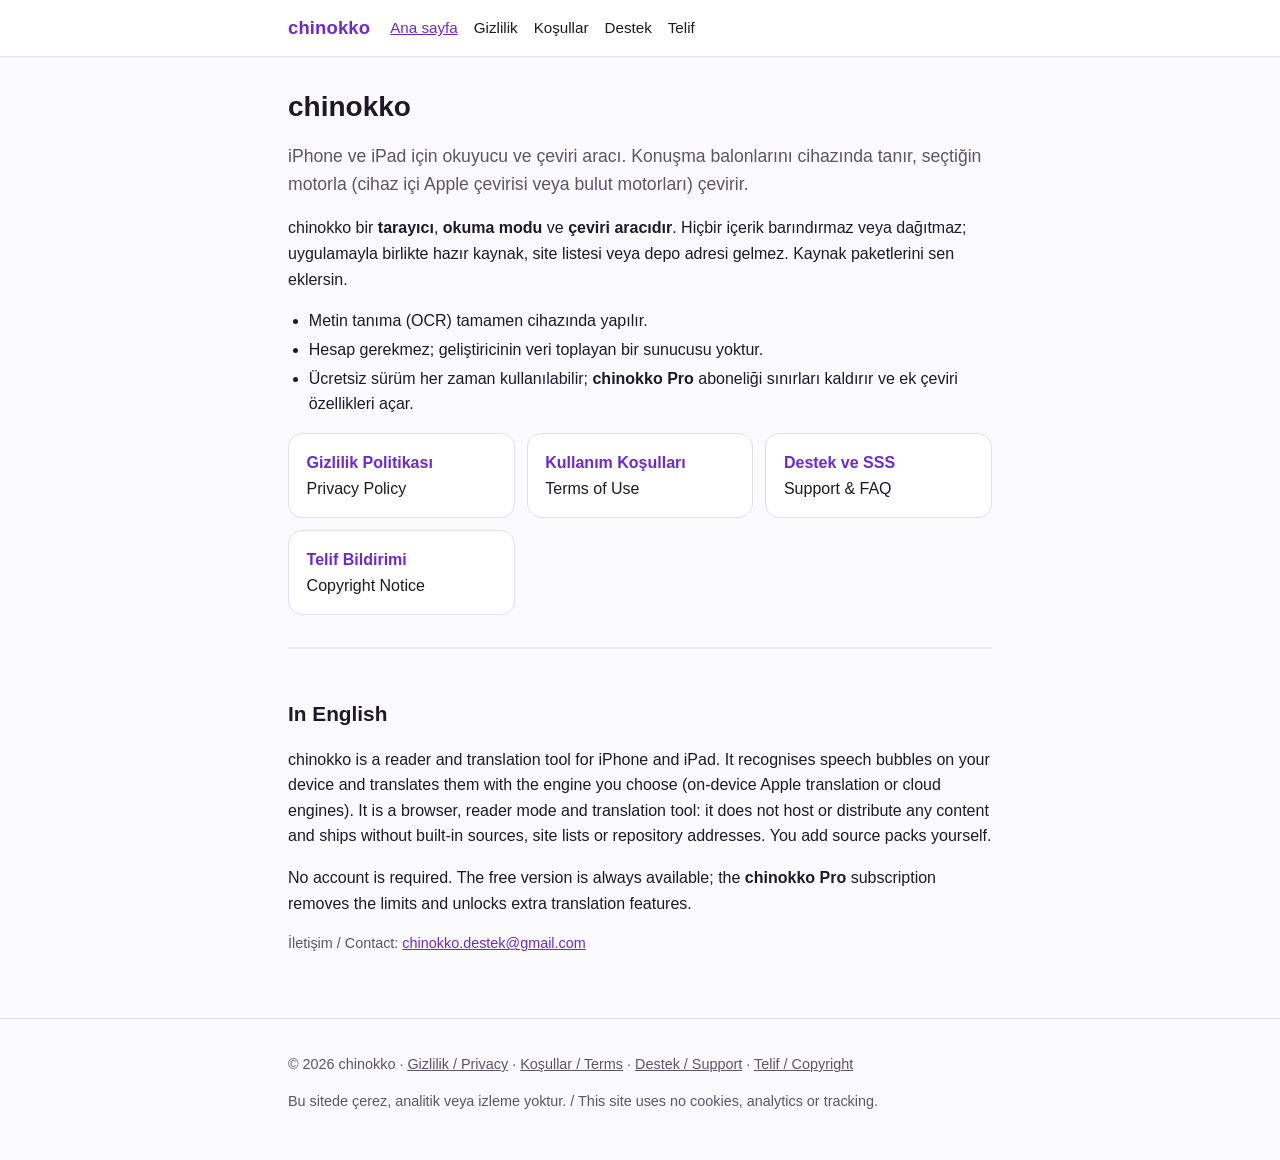
==== index.html @ edcfe789 "Add files via upload" ====
<!doctype html>
<html lang="tr">
<head>
<meta charset="utf-8">
<meta name="viewport" content="width=device-width, initial-scale=1">
<meta name="referrer" content="no-referrer">
<meta name="color-scheme" content="light dark">
<meta name="theme-color" content="#6d28d9">
<link rel="stylesheet" href="style.css">
<title>chinokko</title>
<meta name="description" content="chinokko: iOS için okuyucu ve çeviri aracı. / chinokko: a reader and translation tool for iOS.">
</head>
<body>
<a class="skip" href="#main">İçeriğe geç / Skip to content</a>
<header class="site"><div class="wrap">
<a class="brand" href="index.html">chinokko</a>
<nav aria-label="Site"><ul>
<li><a href="index.html" aria-current="page">Ana sayfa</a></li>
<li><a href="privacy.html">Gizlilik</a></li>
<li><a href="terms.html">Koşullar</a></li>
<li><a href="support.html">Destek</a></li>
<li><a href="copyright.html">Telif</a></li>
</ul></nav>
</div></header>
<main id="main"><div class="wrap">
<h1>chinokko</h1>
<p class="lead">iPhone ve iPad için okuyucu ve çeviri aracı. Konuşma balonlarını cihazında tanır, seçtiğin motorla (cihaz içi Apple çevirisi veya bulut motorları) çevirir.</p>
<p>chinokko bir <strong>tarayıcı</strong>, <strong>okuma modu</strong> ve <strong>çeviri aracıdır</strong>. Hiçbir içerik barındırmaz veya dağıtmaz; uygulamayla birlikte hazır kaynak, site listesi veya depo adresi gelmez. Kaynak paketlerini sen eklersin.</p>
<ul>
<li>Metin tanıma (OCR) tamamen cihazında yapılır.</li>
<li>Hesap gerekmez; geliştiricinin veri toplayan bir sunucusu yoktur.</li>
<li>Ücretsiz sürüm her zaman kullanılabilir; <strong>chinokko Pro</strong> aboneliği sınırları kaldırır ve ek çeviri özellikleri açar.</li>
</ul>

<div class="cards">
<a class="card" href="privacy.html"><strong>Gizlilik Politikası</strong>Privacy Policy</a>
<a class="card" href="terms.html"><strong>Kullanım Koşulları</strong>Terms of Use</a>
<a class="card" href="support.html"><strong>Destek ve SSS</strong>Support &amp; FAQ</a>
<a class="card" href="copyright.html"><strong>Telif Bildirimi</strong>Copyright Notice</a>
</div>

<section class="lang" lang="en" aria-labelledby="en-h">
<h2 id="en-h">In English</h2>
<p>chinokko is a reader and translation tool for iPhone and iPad. It recognises speech bubbles on your device and translates them with the engine you choose (on-device Apple translation or cloud engines). It is a browser, reader mode and translation tool: it does not host or distribute any content and ships without built-in sources, site lists or repository addresses. You add source packs yourself.</p>
<p>No account is required. The free version is always available; the <strong>chinokko Pro</strong> subscription removes the limits and unlocks extra translation features.</p>
</section>

<p class="meta">İletişim / Contact: <a href="mailto:chinokko.destek@gmail.com">chinokko.destek@gmail.com</a></p>
</div></main>
<footer class="site"><div class="wrap">
<p>© 2026 chinokko · <a href="privacy.html">Gizlilik / Privacy</a> · <a href="terms.html">Koşullar / Terms</a> · <a href="support.html">Destek / Support</a> · <a href="copyright.html">Telif / Copyright</a></p>
<p>Bu sitede çerez, analitik veya izleme yoktur. / This site uses no cookies, analytics or tracking.</p>
</div></footer>
</body>
</html>
---- style.css ----
:root{
  --bg:#fbfaff; --surface:#ffffff; --text:#1d1a26; --muted:#5b5568;
  --border:#e4def2; --accent:#6d28d9; --accent-soft:#efe8ff; --fill-bg:#fff3c4; --fill-text:#5a4300;
  color-scheme:light dark;
}
@media (prefers-color-scheme:dark){
  :root{
    --bg:#121018; --surface:#1b1824; --text:#ece9f4; --muted:#aaa3bb;
    --border:#2e2940; --accent:#b79cff; --accent-soft:#2a2140; --fill-bg:#4a3b00; --fill-text:#ffe9a3;
  }
}
*{box-sizing:border-box}
html{-webkit-text-size-adjust:100%}
body{margin:0;background:var(--bg);color:var(--text);
  font:1rem/1.6 -apple-system,BlinkMacSystemFont,"Segoe UI",Roboto,"Helvetica Neue",Arial,sans-serif}
.skip{position:absolute;left:-999px;top:0;background:var(--accent);color:#fff;padding:.5rem 1rem;z-index:10}
.skip:focus{left:1rem;top:1rem}
header.site{border-bottom:1px solid var(--border);background:var(--surface)}
.wrap{max-width:46rem;margin:0 auto;padding:0 16px}
header.site .wrap{display:flex;flex-wrap:wrap;align-items:center;gap:.5rem 1.25rem;padding-top:.75rem;padding-bottom:.75rem}
.brand{font-weight:700;font-size:1.15rem;color:var(--accent);text-decoration:none;letter-spacing:.01em}
nav ul{list-style:none;margin:0;padding:0;display:flex;flex-wrap:wrap;gap:.25rem 1rem}
nav a{color:var(--text);text-decoration:none;font-size:.95rem}
nav a:hover,nav a[aria-current="page"]{color:var(--accent);text-decoration:underline}
main{padding:1.5rem 0 3rem}
h1{font-size:1.75rem;line-height:1.25;margin:.5rem 0 1rem}
h2{font-size:1.3rem;margin:2rem 0 .5rem;padding-top:.5rem}
h3{font-size:1.08rem;margin:1.5rem 0 .4rem}
a{color:var(--accent)}
a:focus-visible,summary:focus-visible{outline:3px solid var(--accent);outline-offset:2px;border-radius:3px}
.lead{font-size:1.1rem;color:var(--muted)}
.meta{color:var(--muted);font-size:.9rem}
.langswitch{display:flex;gap:.5rem;margin:0 0 1rem;flex-wrap:wrap}
.langswitch a{padding:.25rem .75rem;border:1px solid var(--border);border-radius:999px;text-decoration:none;font-size:.9rem}
section.lang{border-top:2px solid var(--accent-soft);margin-top:2rem;padding-top:.5rem}
.card{background:var(--surface);border:1px solid var(--border);border-radius:14px;padding:1rem 1.1rem;margin:1rem 0}
.cards{display:grid;gap:.75rem;grid-template-columns:repeat(auto-fit,minmax(13rem,1fr));margin:1rem 0}
.cards a.card{display:block;margin:0;text-decoration:none;color:var(--text)}
.cards a.card strong{color:var(--accent);display:block}
.note{background:var(--accent-soft);border-radius:12px;padding:.75rem 1rem}
mark.fill{background:var(--fill-bg);color:var(--fill-text);padding:0 .25em;border-radius:4px;font-weight:600}
details{background:var(--surface);border:1px solid var(--border);border-radius:12px;padding:.6rem 1rem;margin:.6rem 0}
summary{cursor:pointer;font-weight:600}
details[open] summary{margin-bottom:.4rem}
footer.site{border-top:1px solid var(--border);color:var(--muted);font-size:.9rem;padding:1.25rem 0 2rem}
footer.site a{color:var(--muted)}
ul,ol{padding-left:1.3rem}
li{margin:.2rem 0}
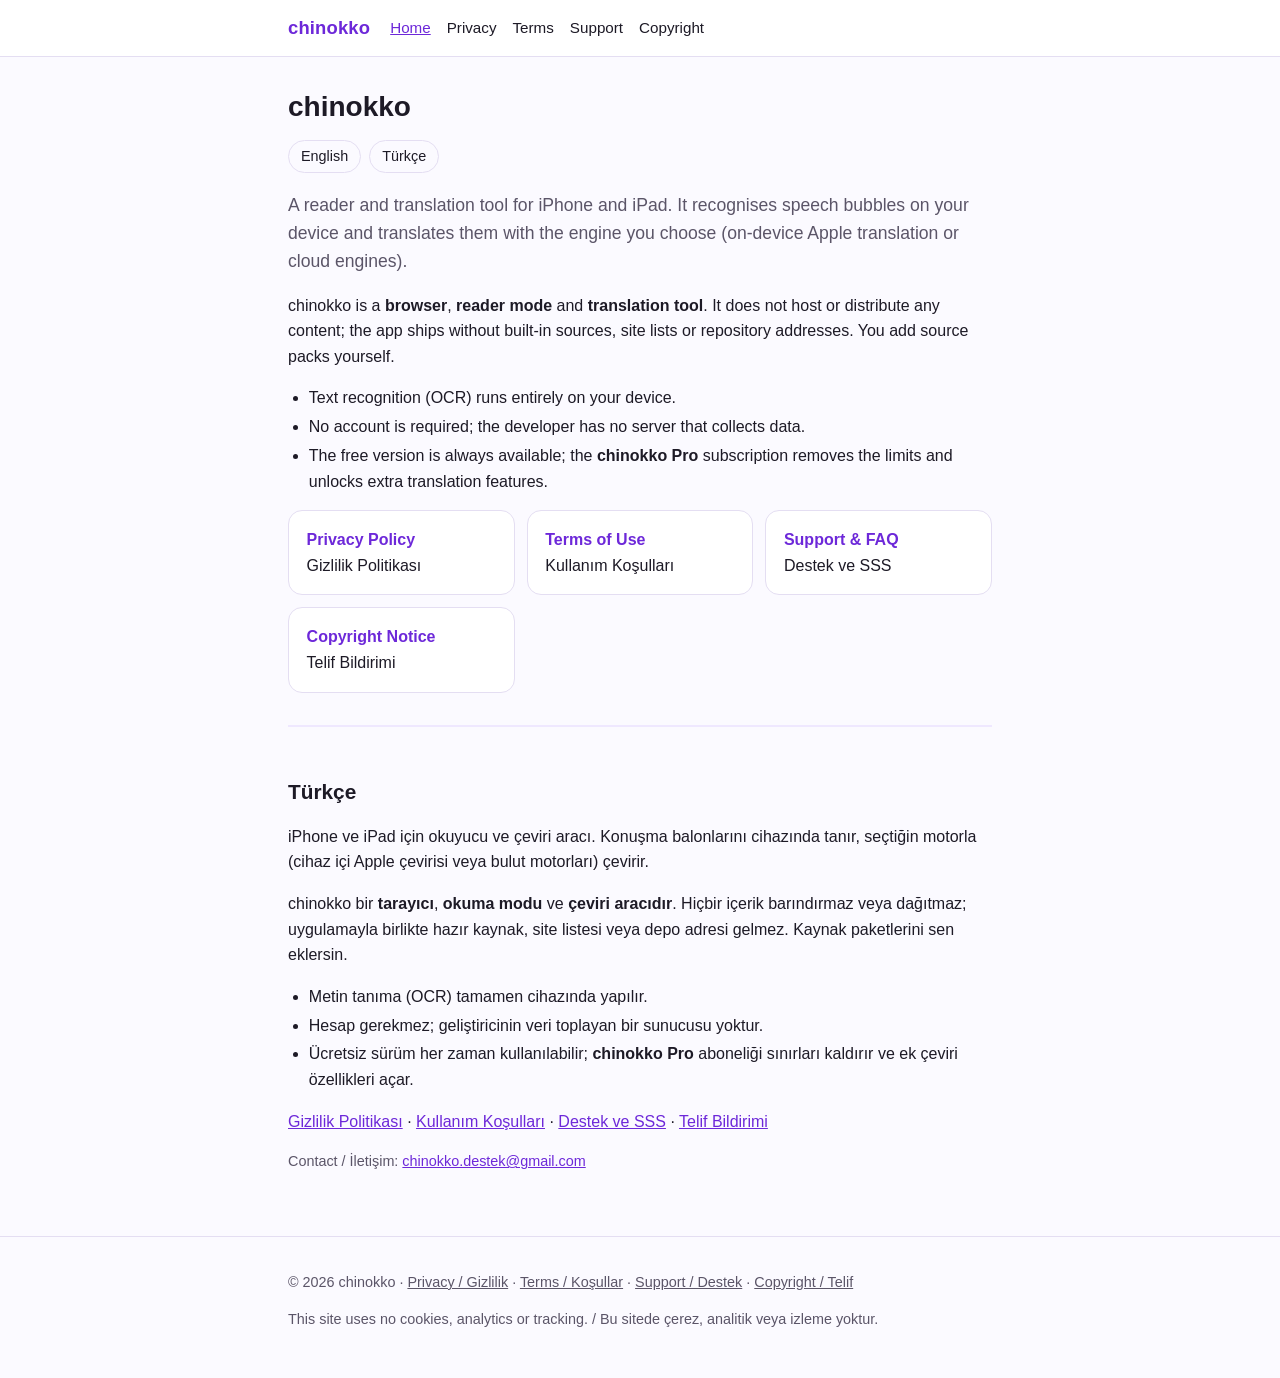
==== commit 61364ff4: "English-first site (Turkish secondary)" ====
--- a/index.html
+++ b/index.html
@@ -1,5 +1,5 @@
 <!doctype html>
-<html lang="tr">
+<html lang="en">
 <head>
 <meta charset="utf-8">
 <meta name="viewport" content="width=device-width, initial-scale=1">
@@ -8,48 +8,59 @@
 <meta name="theme-color" content="#6d28d9">
 <link rel="stylesheet" href="style.css">
 <title>chinokko</title>
-<meta name="description" content="chinokko: iOS için okuyucu ve çeviri aracı. / chinokko: a reader and translation tool for iOS.">
+<meta name="description" content="chinokko: a reader and translation tool for iPhone and iPad.">
 </head>
 <body>
-<a class="skip" href="#main">İçeriğe geç / Skip to content</a>
+<a class="skip" href="#main">Skip to content</a>
 <header class="site"><div class="wrap">
 <a class="brand" href="index.html">chinokko</a>
 <nav aria-label="Site"><ul>
-<li><a href="index.html" aria-current="page">Ana sayfa</a></li>
-<li><a href="privacy.html">Gizlilik</a></li>
-<li><a href="terms.html">Koşullar</a></li>
-<li><a href="support.html">Destek</a></li>
-<li><a href="copyright.html">Telif</a></li>
+<li><a href="index.html" aria-current="page">Home</a></li>
+<li><a href="privacy.html">Privacy</a></li>
+<li><a href="terms.html">Terms</a></li>
+<li><a href="support.html">Support</a></li>
+<li><a href="copyright.html">Copyright</a></li>
 </ul></nav>
 </div></header>
 <main id="main"><div class="wrap">
 <h1>chinokko</h1>
-<p class="lead">iPhone ve iPad için okuyucu ve çeviri aracı. Konuşma balonlarını cihazında tanır, seçtiğin motorla (cihaz içi Apple çevirisi veya bulut motorları) çevirir.</p>
+<nav class="langswitch" aria-label="Language / Dil"><a href="#en">English</a><a href="#tr" lang="tr">Türkçe</a></nav>
+
+<section id="en" aria-labelledby="en-h">
+<h2 id="en-h" class="visually-hidden">English</h2>
+<p class="lead">A reader and translation tool for iPhone and iPad. It recognises speech bubbles on your device and translates them with the engine you choose (on-device Apple translation or cloud engines).</p>
+<p>chinokko is a <strong>browser</strong>, <strong>reader mode</strong> and <strong>translation tool</strong>. It does not host or distribute any content; the app ships without built-in sources, site lists or repository addresses. You add source packs yourself.</p>
+<ul>
+<li>Text recognition (OCR) runs entirely on your device.</li>
+<li>No account is required; the developer has no server that collects data.</li>
+<li>The free version is always available; the <strong>chinokko Pro</strong> subscription removes the limits and unlocks extra translation features.</li>
+</ul>
+
+<div class="cards">
+<a class="card" href="privacy.html"><strong>Privacy Policy</strong><span lang="tr">Gizlilik Politikası</span></a>
+<a class="card" href="terms.html"><strong>Terms of Use</strong><span lang="tr">Kullanım Koşulları</span></a>
+<a class="card" href="support.html"><strong>Support &amp; FAQ</strong><span lang="tr">Destek ve SSS</span></a>
+<a class="card" href="copyright.html"><strong>Copyright Notice</strong><span lang="tr">Telif Bildirimi</span></a>
+</div>
+</section>
+
+<section class="lang" id="tr" lang="tr" aria-labelledby="tr-h">
+<h2 id="tr-h">Türkçe</h2>
+<p>iPhone ve iPad için okuyucu ve çeviri aracı. Konuşma balonlarını cihazında tanır, seçtiğin motorla (cihaz içi Apple çevirisi veya bulut motorları) çevirir.</p>
 <p>chinokko bir <strong>tarayıcı</strong>, <strong>okuma modu</strong> ve <strong>çeviri aracıdır</strong>. Hiçbir içerik barındırmaz veya dağıtmaz; uygulamayla birlikte hazır kaynak, site listesi veya depo adresi gelmez. Kaynak paketlerini sen eklersin.</p>
 <ul>
 <li>Metin tanıma (OCR) tamamen cihazında yapılır.</li>
 <li>Hesap gerekmez; geliştiricinin veri toplayan bir sunucusu yoktur.</li>
 <li>Ücretsiz sürüm her zaman kullanılabilir; <strong>chinokko Pro</strong> aboneliği sınırları kaldırır ve ek çeviri özellikleri açar.</li>
 </ul>
-
-<div class="cards">
-<a class="card" href="privacy.html"><strong>Gizlilik Politikası</strong>Privacy Policy</a>
-<a class="card" href="terms.html"><strong>Kullanım Koşulları</strong>Terms of Use</a>
-<a class="card" href="support.html"><strong>Destek ve SSS</strong>Support &amp; FAQ</a>
-<a class="card" href="copyright.html"><strong>Telif Bildirimi</strong>Copyright Notice</a>
-</div>
-
-<section class="lang" lang="en" aria-labelledby="en-h">
-<h2 id="en-h">In English</h2>
-<p>chinokko is a reader and translation tool for iPhone and iPad. It recognises speech bubbles on your device and translates them with the engine you choose (on-device Apple translation or cloud engines). It is a browser, reader mode and translation tool: it does not host or distribute any content and ships without built-in sources, site lists or repository addresses. You add source packs yourself.</p>
-<p>No account is required. The free version is always available; the <strong>chinokko Pro</strong> subscription removes the limits and unlocks extra translation features.</p>
+<p><a href="privacy.html#tr">Gizlilik Politikası</a> · <a href="terms.html#tr">Kullanım Koşulları</a> · <a href="support.html#tr">Destek ve SSS</a> · <a href="copyright.html#tr">Telif Bildirimi</a></p>
 </section>
 
-<p class="meta">İletişim / Contact: <a href="mailto:chinokko.destek@gmail.com">chinokko.destek@gmail.com</a></p>
+<p class="meta">Contact / İletişim: <a href="mailto:chinokko.destek@gmail.com">chinokko.destek@gmail.com</a></p>
 </div></main>
 <footer class="site"><div class="wrap">
-<p>© 2026 chinokko · <a href="privacy.html">Gizlilik / Privacy</a> · <a href="terms.html">Koşullar / Terms</a> · <a href="support.html">Destek / Support</a> · <a href="copyright.html">Telif / Copyright</a></p>
-<p>Bu sitede çerez, analitik veya izleme yoktur. / This site uses no cookies, analytics or tracking.</p>
+<p>© 2026 chinokko · <a href="privacy.html">Privacy / Gizlilik</a> · <a href="terms.html">Terms / Koşullar</a> · <a href="support.html">Support / Destek</a> · <a href="copyright.html">Copyright / Telif</a></p>
+<p>This site uses no cookies, analytics or tracking. / Bu sitede çerez, analitik veya izleme yoktur.</p>
 </div></footer>
 </body>
 </html>
--- a/style.css
+++ b/style.css
@@ -46,3 +46,4 @@
 footer.site a{color:var(--muted)}
 ul,ol{padding-left:1.3rem}
 li{margin:.2rem 0}
+.visually-hidden{position:absolute;width:1px;height:1px;padding:0;margin:-1px;overflow:hidden;clip:rect(0,0,0,0);white-space:nowrap;border:0}
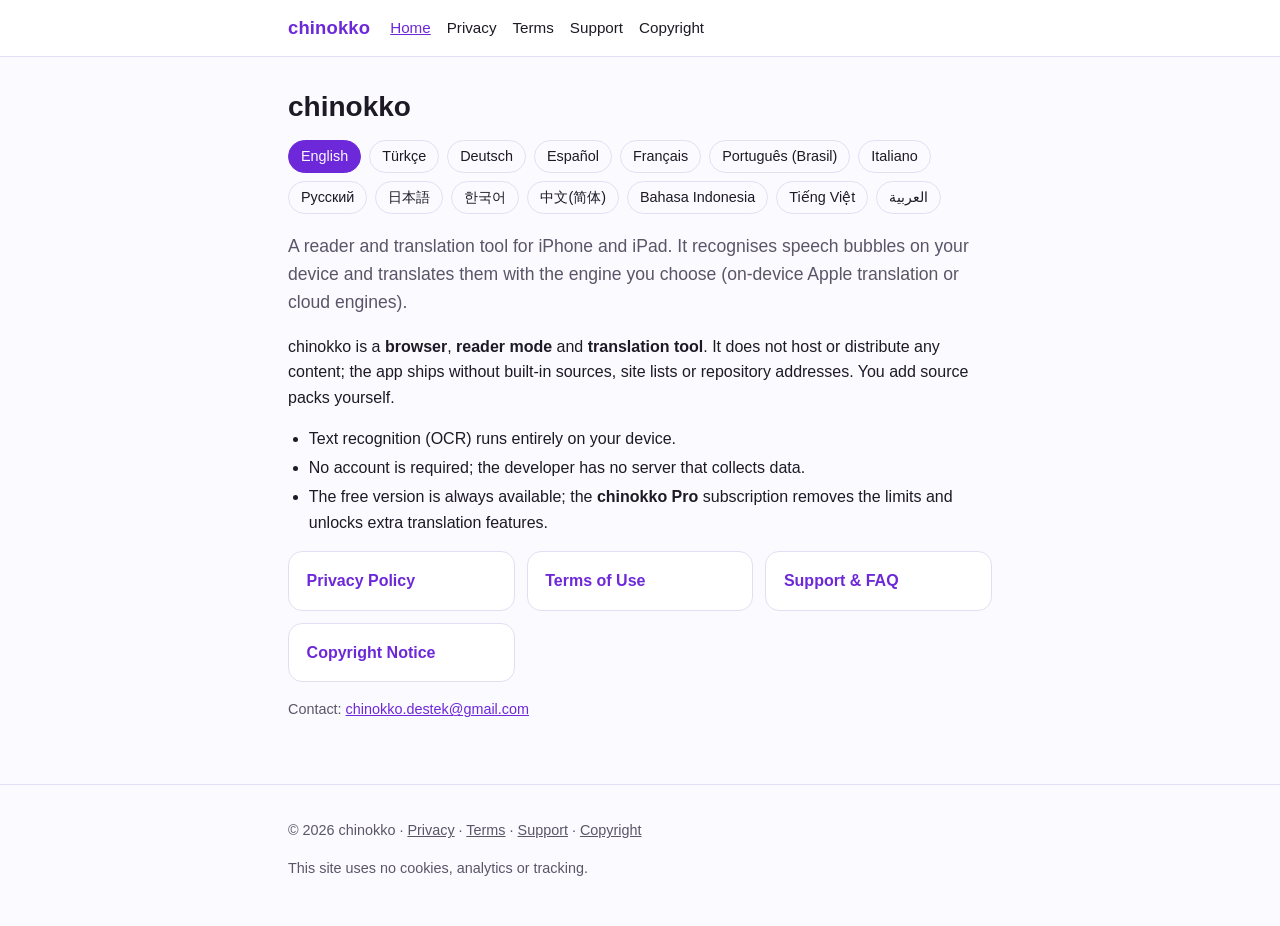
==== commit 3291912d: "Site in 14 languages with language switcher" ====
--- a/index.html
+++ b/index.html
@@ -24,9 +24,9 @@
 </div></header>
 <main id="main"><div class="wrap">
 <h1>chinokko</h1>
-<nav class="langswitch" aria-label="Language / Dil"><a href="#en">English</a><a href="#tr" lang="tr">Türkçe</a></nav>
-
-<section id="en" aria-labelledby="en-h">
+<nav class="langswitch" aria-label="Language"><a href="#en" lang="en" hreflang="en">English</a><a href="#tr" lang="tr" hreflang="tr">Türkçe</a><a href="#de" lang="de" hreflang="de">Deutsch</a><a href="#es" lang="es" hreflang="es">Español</a><a href="#fr" lang="fr" hreflang="fr">Français</a><a href="#pt-BR" lang="pt-BR" hreflang="pt-BR">Português (Brasil)</a><a href="#it" lang="it" hreflang="it">Italiano</a><a href="#ru" lang="ru" hreflang="ru">Русский</a><a href="#ja" lang="ja" hreflang="ja">日本語</a><a href="#ko" lang="ko" hreflang="ko">한국어</a><a href="#zh-CN" lang="zh-CN" hreflang="zh-CN">中文(简体)</a><a href="#id" lang="id" hreflang="id">Bahasa Indonesia</a><a href="#vi" lang="vi" hreflang="vi">Tiếng Việt</a><a href="#ar" lang="ar" hreflang="ar">العربية</a></nav>
+
+<section class="lang" id="en" lang="en" aria-labelledby="en-h">
 <h2 id="en-h" class="visually-hidden">English</h2>
 <p class="lead">A reader and translation tool for iPhone and iPad. It recognises speech bubbles on your device and translates them with the engine you choose (on-device Apple translation or cloud engines).</p>
 <p>chinokko is a <strong>browser</strong>, <strong>reader mode</strong> and <strong>translation tool</strong>. It does not host or distribute any content; the app ships without built-in sources, site lists or repository addresses. You add source packs yourself.</p>
@@ -37,15 +37,15 @@
 </ul>
 
 <div class="cards">
-<a class="card" href="privacy.html"><strong>Privacy Policy</strong><span lang="tr">Gizlilik Politikası</span></a>
-<a class="card" href="terms.html"><strong>Terms of Use</strong><span lang="tr">Kullanım Koşulları</span></a>
-<a class="card" href="support.html"><strong>Support &amp; FAQ</strong><span lang="tr">Destek ve SSS</span></a>
-<a class="card" href="copyright.html"><strong>Copyright Notice</strong><span lang="tr">Telif Bildirimi</span></a>
+<a class="card" href="privacy.html#en"><strong>Privacy Policy</strong></a>
+<a class="card" href="terms.html#en"><strong>Terms of Use</strong></a>
+<a class="card" href="support.html#en"><strong>Support &amp; FAQ</strong></a>
+<a class="card" href="copyright.html#en"><strong>Copyright Notice</strong></a>
 </div>
 </section>
 
 <section class="lang" id="tr" lang="tr" aria-labelledby="tr-h">
-<h2 id="tr-h">Türkçe</h2>
+<h2 id="tr-h" class="visually-hidden">Türkçe</h2>
 <p>iPhone ve iPad için okuyucu ve çeviri aracı. Konuşma balonlarını cihazında tanır, seçtiğin motorla (cihaz içi Apple çevirisi veya bulut motorları) çevirir.</p>
 <p>chinokko bir <strong>tarayıcı</strong>, <strong>okuma modu</strong> ve <strong>çeviri aracıdır</strong>. Hiçbir içerik barındırmaz veya dağıtmaz; uygulamayla birlikte hazır kaynak, site listesi veya depo adresi gelmez. Kaynak paketlerini sen eklersin.</p>
 <ul>
@@ -56,11 +56,237 @@
 <p><a href="privacy.html#tr">Gizlilik Politikası</a> · <a href="terms.html#tr">Kullanım Koşulları</a> · <a href="support.html#tr">Destek ve SSS</a> · <a href="copyright.html#tr">Telif Bildirimi</a></p>
 </section>
 
-<p class="meta">Contact / İletişim: <a href="mailto:chinokko.destek@gmail.com">chinokko.destek@gmail.com</a></p>
+<section class="lang" id="de" lang="de" aria-labelledby="de-h">
+<h2 id="de-h" class="visually-hidden">Deutsch</h2>
+<p class="lead">Ein Lese- und Übersetzungswerkzeug für iPhone und iPad. Es erkennt Sprechblasen direkt auf Ihrem Gerät und übersetzt sie mit der Engine Ihrer Wahl (Apple-Übersetzung auf dem Gerät oder Cloud-Engines).</p>
+<p>chinokko ist ein <strong>Browser</strong>, ein <strong>Lesemodus</strong> und ein <strong>Übersetzungswerkzeug</strong>. Die App hostet oder verbreitet keine Inhalte; sie wird ohne integrierte Quellen, Seitenlisten oder Repository-Adressen ausgeliefert. Quellpakete fügen Sie selbst hinzu.</p>
+<ul>
+<li>Die Texterkennung (OCR) läuft vollständig auf Ihrem Gerät.</li>
+<li>Es ist kein Konto erforderlich; der Entwickler betreibt keinen Server, der Daten sammelt.</li>
+<li>Die kostenlose Version ist immer verfügbar; das Abo <strong>chinokko Pro</strong> hebt die Beschränkungen auf und schaltet zusätzliche Übersetzungsfunktionen frei.</li>
+</ul>
+
+<div class="cards">
+<a class="card" href="privacy.html#de"><strong>Datenschutzerklärung</strong></a>
+<a class="card" href="terms.html#de"><strong>Nutzungsbedingungen</strong></a>
+<a class="card" href="support.html#de"><strong>Support &amp; FAQ</strong></a>
+<a class="card" href="copyright.html#de"><strong>Urheberrechtshinweis</strong></a>
+</div>
+</section>
+
+<section class="lang" id="es" lang="es" aria-labelledby="es-h">
+<h2 id="es-h" class="visually-hidden">Español</h2>
+<p class="lead">Una herramienta de lectura y traducción para iPhone y iPad. Reconoce los bocadillos en tu dispositivo y los traduce con el motor que elijas (traducción de Apple en el dispositivo o motores en la nube).</p>
+<p>chinokko es un <strong>navegador</strong>, un <strong>modo lectura</strong> y una <strong>herramienta de traducción</strong>. No aloja ni distribuye ningún contenido; la app se entrega sin fuentes integradas, listas de sitios ni direcciones de repositorios. Eres tú quien añade los paquetes de fuentes.</p>
+<ul>
+<li>El reconocimiento de texto (OCR) se realiza íntegramente en tu dispositivo.</li>
+<li>No se necesita ninguna cuenta; el desarrollador no dispone de ningún servidor que recopile datos.</li>
+<li>La versión gratuita está siempre disponible; la suscripción <strong>chinokko Pro</strong> elimina los límites y desbloquea funciones de traducción adicionales.</li>
+</ul>
+
+<div class="cards">
+<a class="card" href="privacy.html#es"><strong>Política de privacidad</strong></a>
+<a class="card" href="terms.html#es"><strong>Condiciones de uso</strong></a>
+<a class="card" href="support.html#es"><strong>Soporte y preguntas frecuentes</strong></a>
+<a class="card" href="copyright.html#es"><strong>Aviso de derechos de autor</strong></a>
+</div>
+</section>
+
+<section class="lang" id="fr" lang="fr" aria-labelledby="fr-h">
+<h2 id="fr-h" class="visually-hidden">Français</h2>
+<p class="lead">Un outil de lecture et de traduction pour iPhone et iPad. Il reconnaît les bulles directement sur votre appareil et les traduit avec le moteur de votre choix (traduction Apple sur l'appareil ou moteurs dans le cloud).</p>
+<p>chinokko est un <strong>navigateur</strong>, un <strong>mode lecture</strong> et un <strong>outil de traduction</strong>. Il n'héberge ni ne distribue aucun contenu ; l'app est fournie sans sources intégrées, listes de sites ni adresses de dépôts. C'est vous qui ajoutez les packs de sources.</p>
+<ul>
+<li>La reconnaissance de texte (OCR) s'effectue entièrement sur votre appareil.</li>
+<li>Aucun compte n'est nécessaire ; le développeur ne dispose d'aucun serveur collectant des données.</li>
+<li>La version gratuite est toujours disponible ; l'abonnement <strong>chinokko Pro</strong> supprime les limites et débloque des fonctions de traduction supplémentaires.</li>
+</ul>
+
+<div class="cards">
+<a class="card" href="privacy.html#fr"><strong>Politique de confidentialité</strong></a>
+<a class="card" href="terms.html#fr"><strong>Conditions d'utilisation</strong></a>
+<a class="card" href="support.html#fr"><strong>Assistance et FAQ</strong></a>
+<a class="card" href="copyright.html#fr"><strong>Avis relatif au droit d'auteur</strong></a>
+</div>
+</section>
+
+<section class="lang" id="pt-BR" lang="pt-BR" aria-labelledby="pt-BR-h">
+<h2 id="pt-BR-h" class="visually-hidden">Português (Brasil)</h2>
+<p class="lead">Um leitor e ferramenta de tradução para iPhone e iPad. Ele reconhece os balões de fala no seu dispositivo e os traduz com o mecanismo que você escolher (tradução da Apple no dispositivo ou mecanismos na nuvem).</p>
+<p>O chinokko é um <strong>navegador</strong>, um <strong>modo leitor</strong> e uma <strong>ferramenta de tradução</strong>. Ele não hospeda nem distribui nenhum conteúdo; o app é fornecido sem fontes integradas, listas de sites ou endereços de repositórios. Você mesmo adiciona os pacotes de fontes.</p>
+<ul>
+<li>O reconhecimento de texto (OCR) é feito inteiramente no seu dispositivo.</li>
+<li>Não é necessária nenhuma conta; o desenvolvedor não tem nenhum servidor que colete dados.</li>
+<li>A versão gratuita está sempre disponível; a assinatura <strong>chinokko Pro</strong> remove os limites e libera recursos de tradução adicionais.</li>
+</ul>
+
+<div class="cards">
+<a class="card" href="privacy.html#pt-BR"><strong>Política de Privacidade</strong></a>
+<a class="card" href="terms.html#pt-BR"><strong>Termos de Uso</strong></a>
+<a class="card" href="support.html#pt-BR"><strong>Suporte e Perguntas Frequentes</strong></a>
+<a class="card" href="copyright.html#pt-BR"><strong>Aviso de Direitos Autorais</strong></a>
+</div>
+</section>
+
+<section class="lang" id="it" lang="it" aria-labelledby="it-h">
+<h2 id="it-h" class="visually-hidden">Italiano</h2>
+<p class="lead">Un lettore e strumento di traduzione per iPhone e iPad. Riconosce i fumetti sul tuo dispositivo e li traduce con il motore che preferisci (traduzione Apple sul dispositivo o motori cloud).</p>
+<p>chinokko è un <strong>browser</strong>, una <strong>modalità lettura</strong> e uno <strong>strumento di traduzione</strong>. Non ospita né distribuisce alcun contenuto; l'app è fornita senza fonti integrate, elenchi di siti o indirizzi di repository. I pacchetti di fonti li aggiungi tu.</p>
+<ul>
+<li>Il riconoscimento del testo (OCR) avviene interamente sul tuo dispositivo.</li>
+<li>Non è richiesto alcun account; lo sviluppatore non dispone di alcun server che raccolga dati.</li>
+<li>La versione gratuita è sempre disponibile; l'abbonamento <strong>chinokko Pro</strong> rimuove i limiti e sblocca funzioni di traduzione aggiuntive.</li>
+</ul>
+
+<div class="cards">
+<a class="card" href="privacy.html#it"><strong>Informativa sulla privacy</strong></a>
+<a class="card" href="terms.html#it"><strong>Condizioni d'uso</strong></a>
+<a class="card" href="support.html#it"><strong>Assistenza e FAQ</strong></a>
+<a class="card" href="copyright.html#it"><strong>Avviso sul copyright</strong></a>
+</div>
+</section>
+
+<section class="lang" id="ru" lang="ru" aria-labelledby="ru-h">
+<h2 id="ru-h" class="visually-hidden">Русский</h2>
+<p class="lead">Программа для чтения и перевода для iPhone и iPad. Она распознаёт речевые облачка прямо на вашем устройстве и переводит их с помощью выбранного вами движка (перевод Apple на устройстве или облачные движки).</p>
+<p>chinokko — это <strong>браузер</strong>, <strong>режим чтения</strong> и <strong>инструмент перевода</strong>. Приложение не размещает и не распространяет никакой контент; оно поставляется без встроенных источников, списков сайтов и адресов репозиториев. Пакеты источников вы добавляете самостоятельно.</p>
+<ul>
+<li>Распознавание текста (OCR) полностью выполняется на вашем устройстве.</li>
+<li>Учётная запись не требуется; у разработчика нет сервера, собирающего данные.</li>
+<li>Бесплатная версия доступна всегда; подписка <strong>chinokko Pro</strong> снимает ограничения и открывает дополнительные функции перевода.</li>
+</ul>
+
+<div class="cards">
+<a class="card" href="privacy.html#ru"><strong>Политика конфиденциальности</strong></a>
+<a class="card" href="terms.html#ru"><strong>Условия использования</strong></a>
+<a class="card" href="support.html#ru"><strong>Поддержка и FAQ</strong></a>
+<a class="card" href="copyright.html#ru"><strong>Уведомление об авторских правах</strong></a>
+</div>
+</section>
+
+<section class="lang" id="ja" lang="ja" aria-labelledby="ja-h">
+<h2 id="ja-h" class="visually-hidden">日本語</h2>
+<p class="lead">iPhone・iPad 向けのリーダー兼翻訳ツールです。吹き出しをデバイス上で認識し、お好みのエンジン（デバイス上の Apple 翻訳またはクラウドエンジン）で翻訳します。</p>
+<p>chinokko は<strong>ブラウザ</strong>、<strong>リーダーモード</strong>、<strong>翻訳ツール</strong>です。コンテンツをホストしたり配布したりすることは一切ありません。アプリには組み込みのソース、サイト一覧、リポジトリアドレスは含まれていません。ソースパックはご自身で追加します。</p>
+<ul>
+<li>文字認識（OCR）はすべてデバイス上で行われます。</li>
+<li>アカウントは不要です。開発者はデータを収集するサーバーを運用していません。</li>
+<li>無料版はいつでも利用できます。<strong>chinokko Pro</strong> サブスクリプションでは制限がなくなり、追加の翻訳機能が使えるようになります。</li>
+</ul>
+
+<div class="cards">
+<a class="card" href="privacy.html#ja"><strong>プライバシーポリシー</strong></a>
+<a class="card" href="terms.html#ja"><strong>利用規約</strong></a>
+<a class="card" href="support.html#ja"><strong>サポートとよくある質問</strong></a>
+<a class="card" href="copyright.html#ja"><strong>著作権に関する通知</strong></a>
+</div>
+</section>
+
+<section class="lang" id="ko" lang="ko" aria-labelledby="ko-h">
+<h2 id="ko-h" class="visually-hidden">한국어</h2>
+<p class="lead">iPhone 및 iPad용 리더 겸 번역 도구입니다. 기기에서 말풍선을 인식하고, 선택한 엔진(기기 내 Apple 번역 또는 클라우드 엔진)으로 번역합니다.</p>
+<p>chinokko는 <strong>브라우저</strong>, <strong>리더 모드</strong>, <strong>번역 도구</strong>입니다. 어떠한 콘텐츠도 호스팅하거나 배포하지 않으며, 앱에는 기본 제공 소스, 사이트 목록 또는 저장소 주소가 포함되어 있지 않습니다. 소스 팩은 사용자가 직접 추가합니다.</p>
+<ul>
+<li>텍스트 인식(OCR)은 전적으로 기기에서 실행됩니다.</li>
+<li>계정이 필요 없으며, 개발자는 데이터를 수집하는 서버를 운영하지 않습니다.</li>
+<li>무료 버전은 언제나 이용할 수 있으며, <strong>chinokko Pro</strong> 구독 시 제한이 해제되고 추가 번역 기능이 제공됩니다.</li>
+</ul>
+
+<div class="cards">
+<a class="card" href="privacy.html#ko"><strong>개인정보 처리방침</strong></a>
+<a class="card" href="terms.html#ko"><strong>이용약관</strong></a>
+<a class="card" href="support.html#ko"><strong>지원 및 FAQ</strong></a>
+<a class="card" href="copyright.html#ko"><strong>저작권 고지</strong></a>
+</div>
+</section>
+
+<section class="lang" id="zh-CN" lang="zh-CN" aria-labelledby="zh-CN-h">
+<h2 id="zh-CN-h" class="visually-hidden">中文(简体)</h2>
+<p class="lead">一款适用于 iPhone 和 iPad 的阅读与翻译工具。它在您的设备上识别对话气泡，并使用您选择的引擎（设备端 Apple 翻译或云端引擎）进行翻译。</p>
+<p>chinokko 是一款<strong>浏览器</strong>、<strong>阅读模式</strong>和<strong>翻译工具</strong>。它不托管也不分发任何内容；应用不附带任何内置来源、网站列表或仓库地址。来源包由您自行添加。</p>
+<ul>
+<li>文字识别（OCR）完全在您的设备上运行。</li>
+<li>无需账户；开发者没有任何收集数据的服务器。</li>
+<li>免费版始终可用；<strong>chinokko Pro</strong> 订阅可解除限制并解锁更多翻译功能。</li>
+</ul>
+
+<div class="cards">
+<a class="card" href="privacy.html#zh-CN"><strong>隐私政策</strong></a>
+<a class="card" href="terms.html#zh-CN"><strong>使用条款</strong></a>
+<a class="card" href="support.html#zh-CN"><strong>支持与常见问题</strong></a>
+<a class="card" href="copyright.html#zh-CN"><strong>版权声明</strong></a>
+</div>
+</section>
+
+<section class="lang" id="id" lang="id" aria-labelledby="id-h">
+<h2 id="id-h" class="visually-hidden">Bahasa Indonesia</h2>
+<p class="lead">Alat baca dan terjemahan untuk iPhone dan iPad. Aplikasi ini mengenali balon kata di perangkat Anda dan menerjemahkannya dengan mesin yang Anda pilih (terjemahan Apple di perangkat atau mesin cloud).</p>
+<p>chinokko adalah <strong>peramban</strong>, <strong>mode baca</strong>, dan <strong>alat terjemahan</strong>. Aplikasi ini tidak menghosting atau mendistribusikan konten apa pun; aplikasi dirilis tanpa sumber bawaan, daftar situs, atau alamat repositori. Anda menambahkan paket sumber sendiri.</p>
+<ul>
+<li>Pengenalan teks (OCR) berjalan sepenuhnya di perangkat Anda.</li>
+<li>Tidak perlu akun; pengembang tidak memiliki server yang mengumpulkan data.</li>
+<li>Versi gratis selalu tersedia; langganan <strong>chinokko Pro</strong> menghapus batasan dan membuka fitur terjemahan tambahan.</li>
+</ul>
+
+<div class="cards">
+<a class="card" href="privacy.html#id"><strong>Kebijakan Privasi</strong></a>
+<a class="card" href="terms.html#id"><strong>Ketentuan Penggunaan</strong></a>
+<a class="card" href="support.html#id"><strong>Dukungan &amp; FAQ</strong></a>
+<a class="card" href="copyright.html#id"><strong>Pemberitahuan Hak Cipta</strong></a>
+</div>
+</section>
+
+<section class="lang" id="vi" lang="vi" aria-labelledby="vi-h">
+<h2 id="vi-h" class="visually-hidden">Tiếng Việt</h2>
+<p class="lead">Công cụ đọc và dịch dành cho iPhone và iPad. Ứng dụng nhận diện các bóng thoại ngay trên thiết bị của bạn và dịch chúng bằng công cụ bạn chọn (dịch của Apple trên thiết bị hoặc các công cụ đám mây).</p>
+<p>chinokko là một <strong>trình duyệt</strong>, <strong>chế độ đọc</strong> và <strong>công cụ dịch</strong>. Ứng dụng không lưu trữ hay phân phối bất kỳ nội dung nào; ứng dụng được phát hành mà không có nguồn, danh sách trang web hay địa chỉ kho lưu trữ dựng sẵn. Bạn tự thêm các gói nguồn.</p>
+<ul>
+<li>Nhận dạng văn bản (OCR) chạy hoàn toàn trên thiết bị của bạn.</li>
+<li>Không cần tài khoản; nhà phát triển không có máy chủ nào thu thập dữ liệu.</li>
+<li>Phiên bản miễn phí luôn sẵn có; gói đăng ký <strong>chinokko Pro</strong> gỡ bỏ các giới hạn và mở khóa thêm các tính năng dịch.</li>
+</ul>
+
+<div class="cards">
+<a class="card" href="privacy.html#vi"><strong>Chính sách quyền riêng tư</strong></a>
+<a class="card" href="terms.html#vi"><strong>Điều khoản sử dụng</strong></a>
+<a class="card" href="support.html#vi"><strong>Hỗ trợ &amp; Câu hỏi thường gặp</strong></a>
+<a class="card" href="copyright.html#vi"><strong>Thông báo bản quyền</strong></a>
+</div>
+</section>
+
+<section class="lang" id="ar" lang="ar" dir="rtl" aria-labelledby="ar-h">
+<h2 id="ar-h" class="visually-hidden">العربية</h2>
+<p class="lead">أداة قراءة وترجمة لأجهزة iPhone وiPad. يتعرّف التطبيق على فقاعات الكلام على جهازك ويترجمها بالمحرّك الذي تختاره (ترجمة Apple على الجهاز أو محرّكات سحابية).</p>
+<p>chinokko هو <strong>متصفّح</strong> و<strong>وضع قراءة</strong> و<strong>أداة ترجمة</strong>. لا يستضيف التطبيق أي محتوى ولا يوزّعه؛ ويُطرح التطبيق دون أي مصادر مدمجة أو قوائم مواقع أو عناوين مستودعات. أنت من يضيف حزم المصادر بنفسك.</p>
+<ul>
+<li>يتم التعرّف على النصوص (OCR) بالكامل على جهازك.</li>
+<li>لا يلزم إنشاء حساب؛ وليس لدى المطوّر أي خادم يجمع البيانات.</li>
+<li>النسخة المجانية متاحة دائمًا؛ ويزيل اشتراك <strong>chinokko Pro</strong> القيود ويفتح ميزات ترجمة إضافية.</li>
+</ul>
+
+<div class="cards">
+<a class="card" href="privacy.html#ar"><strong>سياسة الخصوصية</strong></a>
+<a class="card" href="terms.html#ar"><strong>شروط الاستخدام</strong></a>
+<a class="card" href="support.html#ar"><strong>الدعم والأسئلة الشائعة</strong></a>
+<a class="card" href="copyright.html#ar"><strong>إشعار حقوق النشر</strong></a>
+</div>
+</section>
+
+<p class="meta">Contact: <a href="mailto:chinokko.destek@gmail.com">chinokko.destek@gmail.com</a></p>
 </div></main>
 <footer class="site"><div class="wrap">
-<p>© 2026 chinokko · <a href="privacy.html">Privacy / Gizlilik</a> · <a href="terms.html">Terms / Koşullar</a> · <a href="support.html">Support / Destek</a> · <a href="copyright.html">Copyright / Telif</a></p>
-<p>This site uses no cookies, analytics or tracking. / Bu sitede çerez, analitik veya izleme yoktur.</p>
+<p>© 2026 chinokko · <a href="privacy.html">Privacy</a> · <a href="terms.html">Terms</a> · <a href="support.html">Support</a> · <a href="copyright.html">Copyright</a></p>
+<p>This site uses no cookies, analytics or tracking.</p>
 </div></footer>
+<script>
+(function(){var c=["en","tr","de","es","fr","pt-BR","it","ru","ja","ko","zh-CN","id","vi","ar"];
+function sec(){var h=location.hash.slice(1);if(c.indexOf(h)<0){h="";var n=navigator.languages||[navigator.language||"en"];
+for(var i=0;i<n.length&&!h;i++){var l=n[i]||"";if(/^pt/i.test(l))h="pt-BR";else if(/^zh/i.test(l)){if(!/Hant|TW|HK|MO/i.test(l))h="zh-CN"}
+else{l=l.split("-")[0].toLowerCase();if(l==="in")l="id";if(c.indexOf(l)>=0)h=l}}h=h||"en"}
+var s=document.querySelectorAll("section.lang");for(var j=0;j<s.length;j++)s[j].hidden=s[j].id!==h;
+var a=document.querySelectorAll(".langswitch a");for(var k=0;k<a.length;k++){if(a[k].getAttribute("href")==="#"+h)a[k].setAttribute("aria-current","true");else a[k].removeAttribute("aria-current")}
+document.documentElement.lang=h}
+addEventListener("hashchange",sec);sec()})();
+</script>
 </body>
 </html>
--- a/style.css
+++ b/style.css
@@ -32,7 +32,8 @@
 .meta{color:var(--muted);font-size:.9rem}
 .langswitch{display:flex;gap:.5rem;margin:0 0 1rem;flex-wrap:wrap}
 .langswitch a{padding:.25rem .75rem;border:1px solid var(--border);border-radius:999px;text-decoration:none;font-size:.9rem}
-section.lang{border-top:2px solid var(--accent-soft);margin-top:2rem;padding-top:.5rem}
+.langswitch a[aria-current]{background:var(--accent);border-color:var(--accent);color:var(--bg)}
+section.lang[hidden]{display:none}
 .card{background:var(--surface);border:1px solid var(--border);border-radius:14px;padding:1rem 1.1rem;margin:1rem 0}
 .cards{display:grid;gap:.75rem;grid-template-columns:repeat(auto-fit,minmax(13rem,1fr));margin:1rem 0}
 .cards a.card{display:block;margin:0;text-decoration:none;color:var(--text)}
